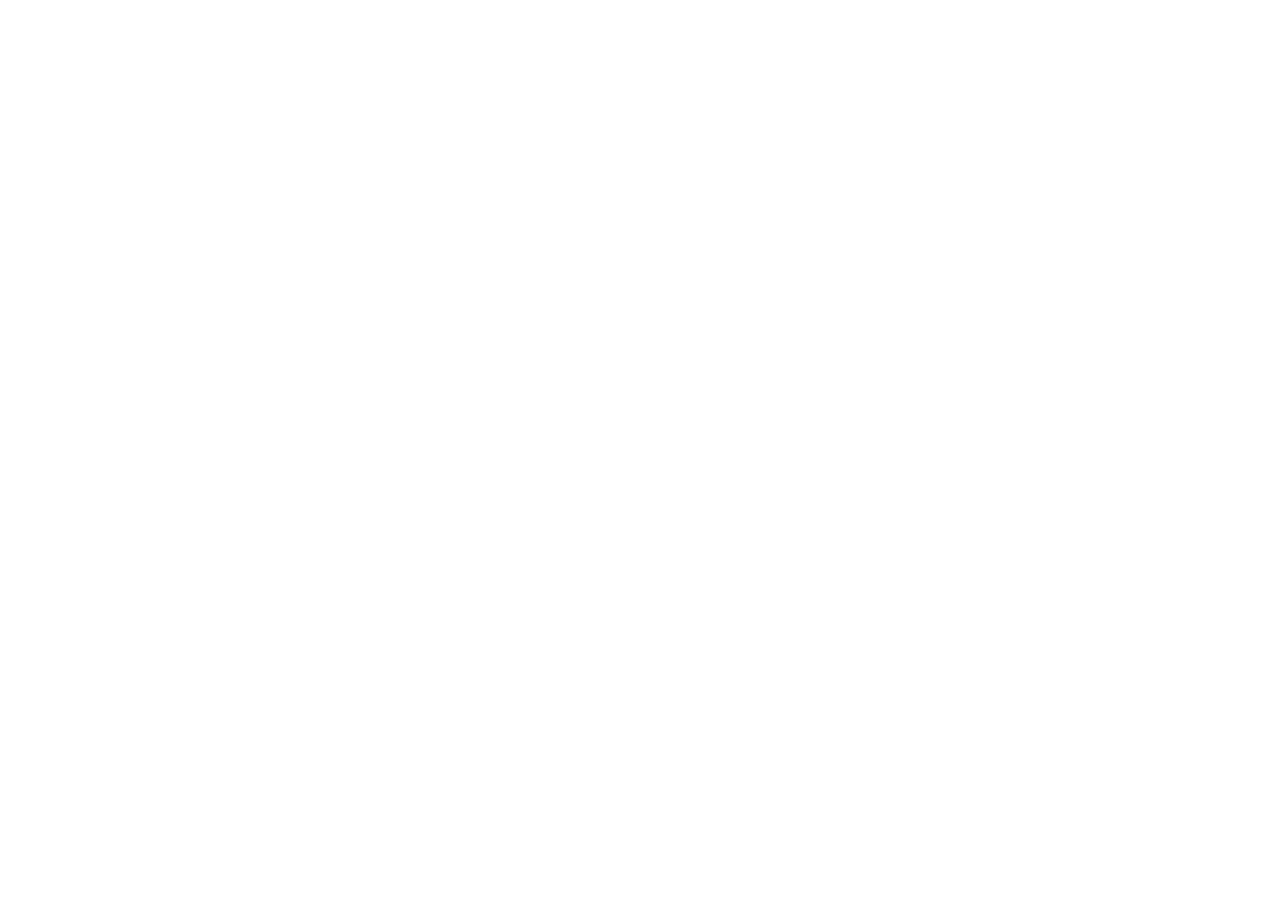
==== index.html @ b9ece998 "Initial commit" ====
<!DOCTYPE html>
<html lang="ru">
  <head>
    <meta charset="UTF-8" />
    <meta http-equiv="X-UA-Compatible" content="IE=edge" />
    <meta name="viewport" content="width=device-width, initial-scale=1.0" />
    <title>Оно тебе надо — аукцион вещей, в которые никто не верил</title>
  </head>
  <body></body>
</html>
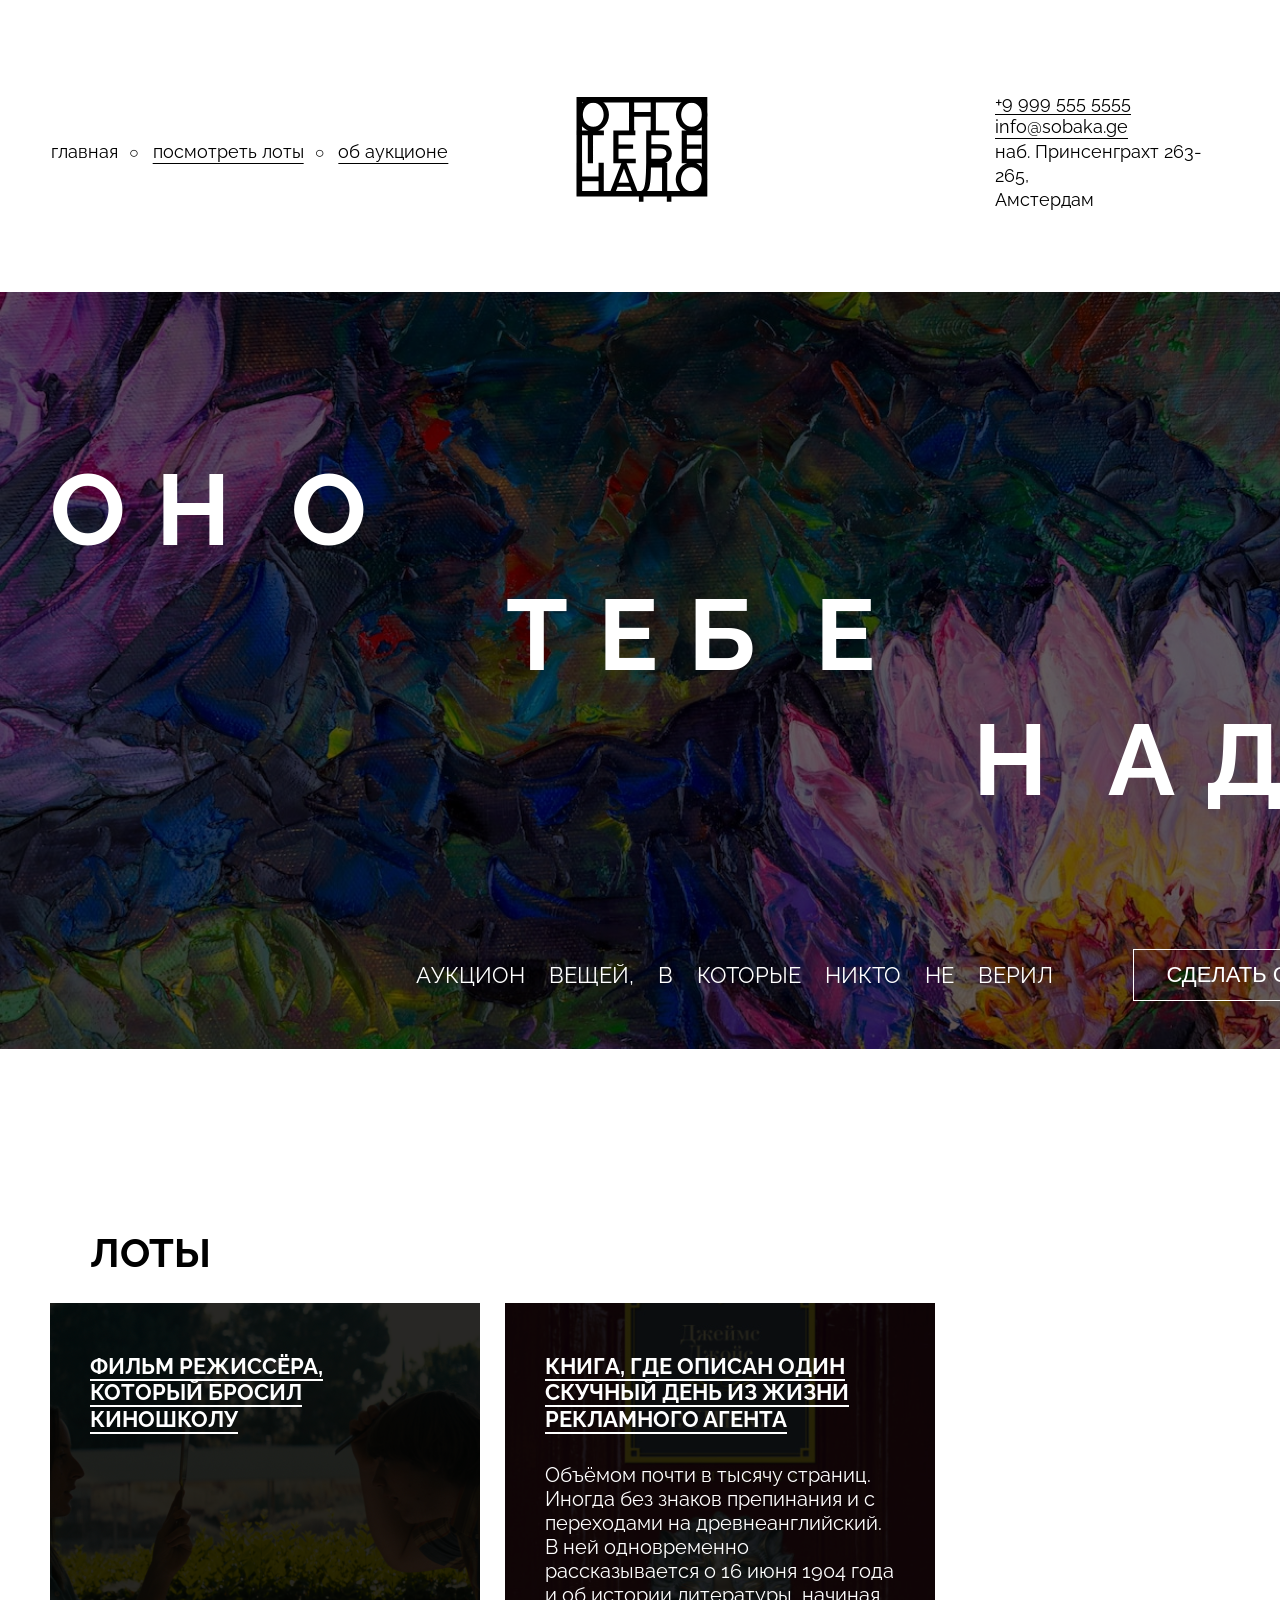
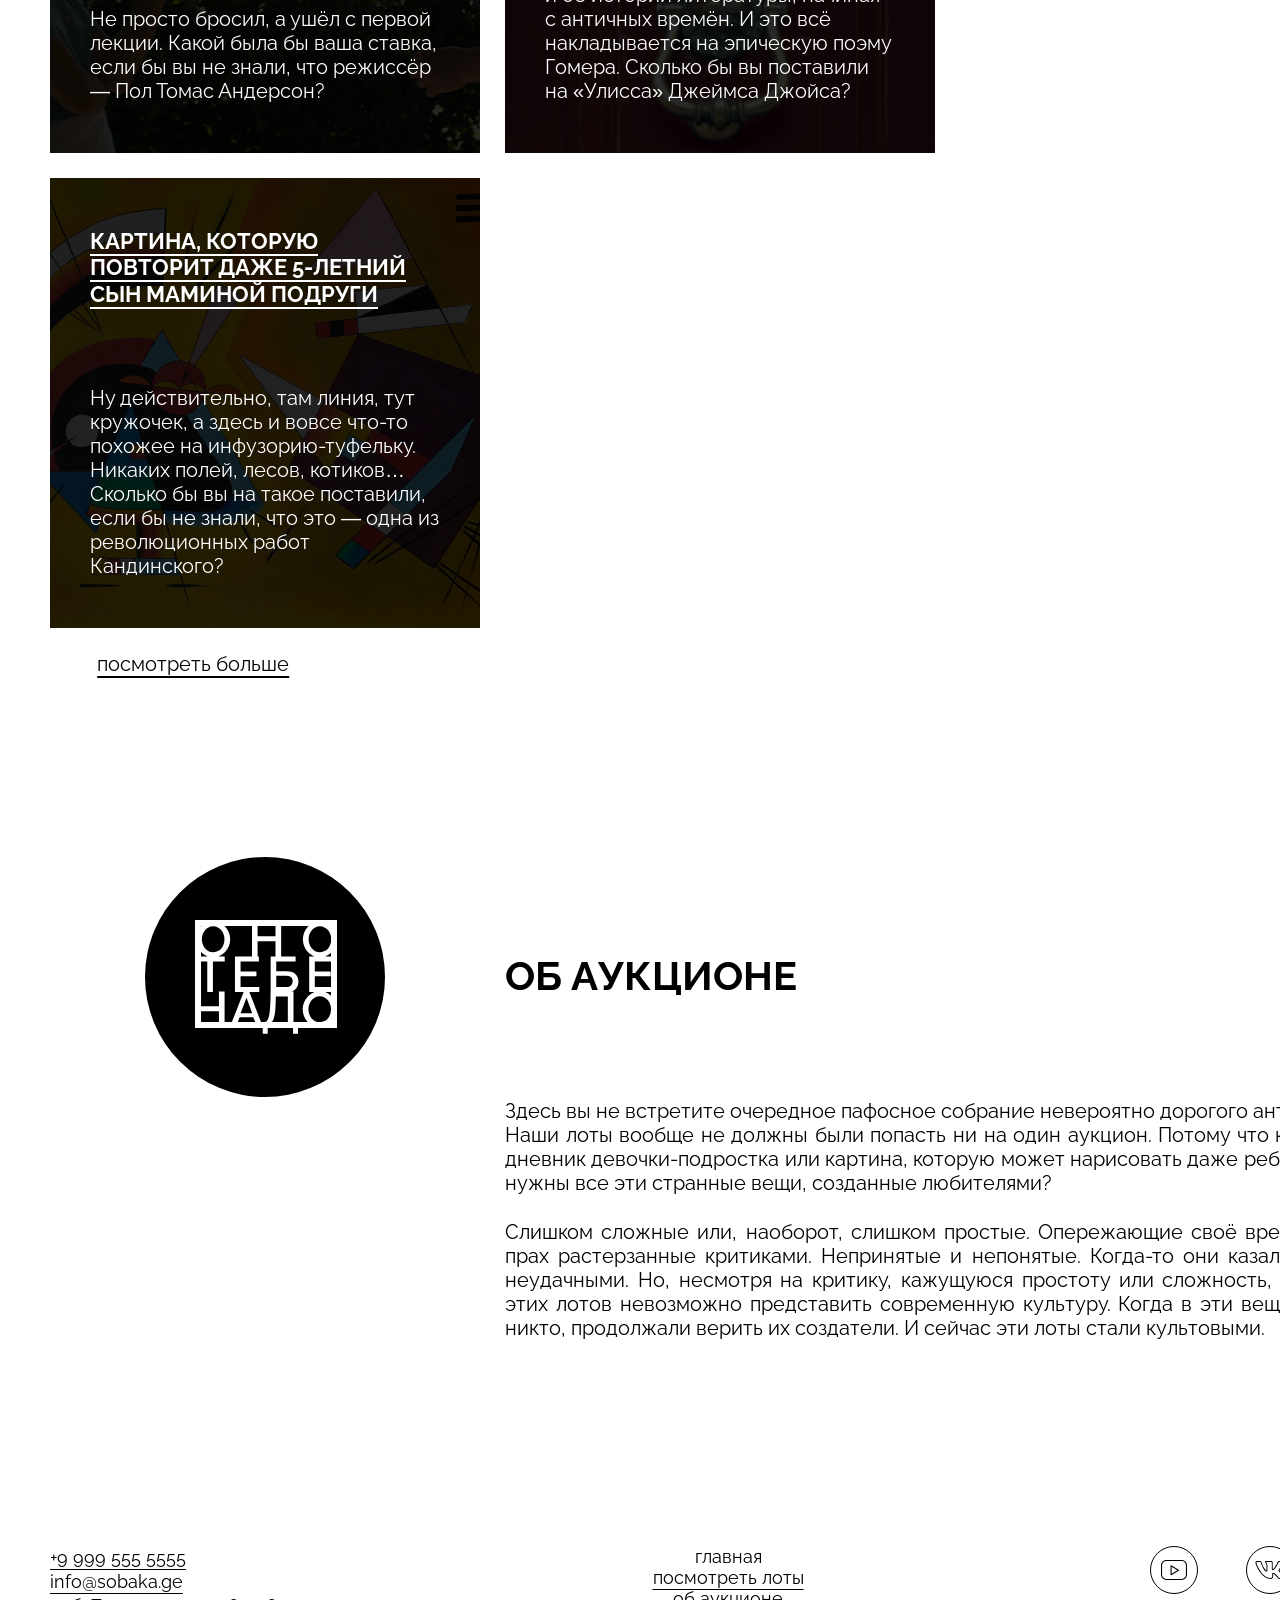
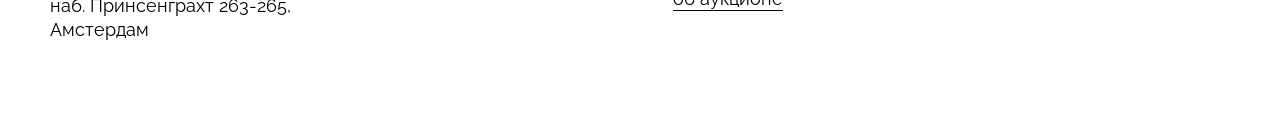
==== commit a246bcb0: "Проект готов" ====
--- a/index.html
+++ b/index.html
@@ -1,10 +1,181 @@
 <!DOCTYPE html>
 <html lang="ru">
-  <head>
-    <meta charset="UTF-8" />
-    <meta http-equiv="X-UA-Compatible" content="IE=edge" />
-    <meta name="viewport" content="width=device-width, initial-scale=1.0" />
-    <title>Оно тебе надо — аукцион вещей, в которые никто не верил</title>
-  </head>
-  <body></body>
-</html>
+
+<head>
+  <meta charset="UTF-8" />
+  <meta http-equiv="X-UA-Compatible" content="IE=edge" />
+  <meta name="viewport" content="width=device-width, initial-scale=1.0" />
+  <title>Оно тебе надо — аукцион вещей, в которые никто не верил</title>
+  <link rel="stylesheet" href="./styles/style.css" />
+  <link rel="stylesheet" href="./fonts/fonts.css" />
+  <link rel="stylesheet" href="./styles/global.css" />
+</head>
+
+<body>
+  <header class="content-section header">
+    <nav class="header__menu">
+      <ul class="header__links-list">
+        <li class="header__links-list-item_no-bullit">
+          <a class="header__menu-link">главная</a>
+        </li>
+        <li class="header__menu-list">
+          <a class="header__menu-link" href="#0">посмотреть лоты</a>
+        </li>
+        <li class="header__menu-list">
+          <a class="header__menu-link" href="#0">об аукционе</a>
+        </li>
+      </ul>
+    </nav>
+    <a class="header__logo">
+      <img class="header__logo-image" src="./images/logo-black.svg" alt="Лого(черное)" />
+    </a>
+    <address class="address">
+      <a href="tel:++99995555555">+9 999 555 5555</a>
+      <br />
+      <a href="mailto:info@sobaka.ge">info@sobaka.ge</a>
+      <p>
+        наб. Принсенграхт 263-265,<br />
+        Амстердам
+      </p>
+    </address>
+  </header>
+  <section class="cover">
+    <div class="overlay"></div>
+    <div class="cover-container">
+      <h1 class="cover-title">
+        <span class="aligned-text">
+          <span class="letter-spacing-extended">он</span>
+          <span class="no-letter-spacing">о</span>
+        </span>
+
+        <span class="aligned-text-center">
+          <span class="letter-spacing-extended">теб</span>
+          <span class="no-letter-spacing">е</span>
+        </span>
+
+        <span class="aligned-text-right">
+          <span class="letter-spacing-extended">н</span>
+          <span class="no-letter-spacing">адо</span>
+        </span>
+      </h1>
+    </div>
+    <div class="cover-description">
+      <p class="cover_description-text">аукцион вещей, в которые никто не верил</p>
+      <button class="bet-button">сделать ставку</button>
+    </div>
+  </section>
+  <section class="lots" id="lots">
+    <h2 class="lots__heading">Лоты</h2>
+    <ul class="lots__card-list">
+      <li class="lots__card-list-item">
+        <article class="card-link">
+          <a class="card card_type_film" href="#0">
+            <h3 class="card__title">
+              Фильм режиссёра, который бросил киношколу
+            </h3>
+            <p class="card__text">
+              Не просто бросил, а ушёл с первой лекции. Какой была бы ваша ставка, если бы вы не знали, что режиссёр — Пол Томас Андерсон?
+            </p>
+            <div class="overlay"></div>
+          </a>
+        </article>
+      </li>
+      <li class="lots__card-list-item">
+        <article class="card-link">
+          <a class="card card_type_book" href="#0">
+            <h3 class="card__title">
+              Книга, где описан один скучный день из жизни рекламного агента
+            </h3>
+            <p class="card__text">
+              Объёмом почти в тысячу страниц. Иногда без знаков препинания и с переходами на древнеанглийский. В ней одновременно рассказывается о 16 июня 1904 года и об истории литературы, начиная с античных
+              времён. И это всё накладывается на эпическую поэму Гомера. Сколько бы вы поставили на «Улисса» Джеймса Джойса?
+            </p>
+            <div class="overlay"></div>
+          </a>
+        </article>
+      </li>
+      <li class="lots__card-list-item">
+        <article class="card-link">
+          <a class="card card_type_picture" href="#0">
+            <h3 class="card__title">
+              Картина, которую повторит даже 5-летний сын маминой подруги
+            </h3>
+            <p class="card__text">
+              Ну действительно, там линия, тут кружочек, а здесь и вовсе что-то похожее на инфузорию-туфельку. Никаких полей, лесов, котиков… Сколько бы вы на такое поставили, если бы не знали, что это — одна из
+              революционных работ Кандинского?
+            </p>
+            <div class="overlay"></div>
+          </a>
+        </article>
+      </li>
+    </ul>
+    <a href="#0" class="lots__look-more-link">
+      посмотреть больше
+    </a>
+  </section>
+  <section class="about" id="about">
+    <a class="about-logo">
+      <img class="about-logo-image" src="images/logo-white.svg" alt="Лого(черное)">
+    </a>
+    <div class="about-column">
+      <h2 class="about-title">Об аукционе</h2>
+      <div>
+        <p class="about-text">
+          Здесь вы не встретите очередное пафосное собрание невероятно дорогого антиквариата. Наши лоты вообще не должны были попасть ни на один аукцион. Потому что кому нужен дневник девочки-подростка или картина,
+          которую может нарисовать даже ребёнок? Кому нужны все эти странные вещи, созданные любителями?
+        </p>
+        <p class="about-text">
+          Слишком сложные или, наоборот, слишком простые. Опережающие своё время. В пух и прах растерзанные критиками. Непринятые и непонятые. Когда-то они казались просто неудачными. Но, несмотря на критику, кажущуюся
+          простоту или сложность, сейчас без этих лотов невозможно представить современную культуру. Когда в эти вещи не верил никто, продолжали верить их создатели. И сейчас эти лоты стали культовыми.
+        </p>
+      </div>
+    </div>
+  </section>
+  <footer class="footer">
+    <address class="footer-address">
+      <a href="tel:++99995555555">+9 999 555 5555</a>
+      <br />
+      <a href="mailto:info@sobaka.ge">info@sobaka.ge</a>
+      <p>
+        наб. Принсенграхт 263-265,<br />
+        Амстердам
+      </p>
+    </address>
+    <nav class="footer-menu">
+      <ul class="footer-menu-list">
+        <li class="footer-menu-list-item">
+          <a class="footer-menu-link footer-menu-link_active" href="#0">
+            главная
+          </a>
+        </li>
+        <li class="footer-menu-list-item">
+          <a class="footer-menu-link" href="#lots">посмотреть лоты</a>
+        </li>
+        <li class="footer-menu-list-item">
+          <a class="footer-menu-link" href="#about">об аукционе</a>
+        </li>
+      </ul>
+    </nav>
+    <div class="footer-social-list">
+      <ul class="footer-social-list">
+        <li class="footer-social-item">
+          <a href="#0">
+            <img alt="YouTube" src="images/yt.svg">
+          </a>
+        </li>
+        <li class="footer-social-item">
+          <a href="#0">
+            <img alt="VK" src="images/vk.svg">
+          </a>
+        </li>
+        <li class="footer-social-item">
+          <a href="#0">
+            <img alt="Pinterest" src="images/pinterest.svg">
+          </a>
+        </li>
+      </ul>
+    </div>
+  </footer>
+</body>
+
+</html>
--- a/styles/style.css
+++ b/styles/style.css
@@ -0,0 +1,386 @@
+
+
+.content-section {
+  width: 100%;
+  height: 100%;
+  max-width: 1440px;
+  max-height: 109px;
+  padding: 91px 49px 92px 51px;
+}
+
+.header {
+  display: grid;
+  grid-template-columns: repeat(5, 1fr);
+}
+
+.header__menu {
+  grid-column-start: 1;
+  grid-column-end: 3;
+  place-self: center start;
+}
+
+.header__links-list {
+  display: flex;
+  flex-direction: row;
+  gap: 1px;
+  list-style: none;
+}
+
+.header__menu-link {
+  font-size: 18px;
+  line-height: normal;
+  text-underline-offset: 5px;
+}
+
+.header__menu-list::before {
+  content: "○";
+  padding-right: 10px;
+  padding-left: 10px;
+}
+
+.header__logo {
+  display: block;
+  grid-column-start: 3;
+  grid-column-end: 4;
+  place-self: center center;
+}
+
+.header__logo-image {
+  width: 148px;
+  height: 105px;
+}
+
+.address {
+  grid-column-start: 5;
+  grid-column-end: 6;
+  place-self: center end;
+  font-style: normal;
+  font-size: 18px;
+  line-height: 24.3px;
+  text-underline-offset: 5px;
+}
+
+.cover {
+  background-image: url(../images/cover.jpg);
+  background-size: cover;
+  background-repeat: no-repeat;
+  background-position: center;
+  position: relative;
+  z-index: 0;
+  width: 1440px;
+  height: 757px;
+}
+
+.overlay {
+  width: 100%;
+  height: 100%;
+  position: absolute;
+  z-index: -1;
+  inset: 0;
+  background-color: rgb(0, 0, 0, 1);
+  opacity: 60%;
+}
+
+.cover-title {
+  display: flex;
+  flex-direction: column;
+  margin-top: 109px;
+  padding: 165px 50px 237px 50px;
+  z-index: 2;
+  font-weight: bold;
+  color: #fff;
+  font-size: 100px;
+  font-weight: 700;
+  line-height: 105%; /* 115px */
+  letter-spacing: 30px;
+  text-transform: uppercase;
+  row-gap: 20px;
+}
+
+.aligned-text {
+  display: flex;
+  justify-content: flex-start;
+}
+
+.letter-spacing-start {
+  position: relative;
+  left: 30px;
+}
+
+.aligned-text-center {
+  display: flex;
+  justify-content: center;
+}
+
+.letter-spacing-center {
+  letter-spacing: 30px;
+}
+
+.aligned-text-right {
+  display: flex;
+  justify-content: end;
+}
+
+.aligned-text .no-letter-spacing {
+  position: relative;
+  left: 30px;
+}
+
+.aligned-text-center .letter-spacing-extended {
+  position: relative;
+  right: 30px;
+}
+
+.aligned-text-right .no-letter-spacing {
+  position: relative;
+  left: 30px;
+}
+
+.cover-description {
+  display: flex;
+  justify-content: flex-end;
+  align-items: center;
+  margin: -100px 50px 50px 0;
+}
+
+.cover_description-text {
+  display: flex;
+  justify-content: center;
+  align-items: center;
+  color: #fff;
+  gap: 70px;
+  padding-right: 25px;
+  font-weight: 400;
+  font-size: 22px;
+  line-height: 28px;
+  text-align: center;
+  text-transform: uppercase;
+  word-spacing: 18px;
+}
+
+.bet-button {
+  width: auto;
+  height: 52px;
+  margin-left: 55px;
+  border: 1px solid #fff;
+  padding: 12px 32px;
+  color: #fff;
+  font-weight: 400;
+  font-size: 22px;
+  text-transform: uppercase;
+  background: none;
+}
+
+.lots {
+  position: relative;
+  margin: 180px 50px;
+}
+
+.lots__heading {
+  display: flex;
+  margin-bottom: 27px;
+  margin-left: 40px;
+  font-weight: 700;
+  font-size: 40px;
+  text-transform: uppercase;
+}
+
+.lots__card-list {
+  display: flex;
+  flex-wrap: wrap;
+  gap: 25px;
+  list-style: none;
+}
+
+.card {
+  position: relative;
+  z-index: 2;
+  display: flex;
+  flex-direction: column;
+  justify-content: space-between;
+  align-items: flex-end;
+  column-gap: 25px;
+  width: 430px;
+  min-height: 450px;
+  padding: 50px 40px;
+  color: #fff;
+  text-decoration: none;
+  list-style: none;
+  background-repeat: no-repeat;
+  background-position: center;
+  background-size: 100%;
+}
+
+.card::before {
+  content: "";
+  position: absolute;
+  top: 0;
+  left: 0;
+  z-index: 0;
+  width: 100%;
+  height: 100%;
+  opacity: 1;
+  background-color: rgba(0, 0, 0, 0.6);
+}
+
+.card__title {
+  z-index: 1;
+  font-weight: 700;
+  font-size: 22px;
+  line-height: 120%;
+  text-align: left;
+  text-decoration: underline;
+  text-underline-offset: 5px;
+  text-transform: uppercase;
+}
+
+.card__text {
+  z-index: 1;
+  margin-top: auto;
+  font-weight: 400;
+  font-size: 20px;
+  line-height: 120%;
+  text-align: left;
+  word-wrap: break-word;
+}
+
+.card-link {
+  display: block;
+  height: 100%;
+}
+
+.card_type_film {
+  background-image: url(../images/card-lot-01.jpg);
+}
+
+.card_type_book {
+  background-image: url(../images/card-lot-02.jpg);
+}
+
+.card_type_picture {
+  background-image: url(../images/card-lot-03.jpg);
+}
+
+.lots__look-more-link {
+  display: inline-flex;
+  margin: 2% 0 0 4%;
+  border-bottom: 0px solid #000;
+  font-family: Raleway, sans-serif;
+  font-weight: 400;
+  font-size: 20px;
+  text-underline-offset: 5px;
+  text-transform: lowercase;
+}
+
+.about {
+  position: relative;
+  margin: 181px 50px;
+  display: grid;
+  grid-template-columns: repeat(3, 1fr);
+}
+
+.about-logo {
+  display: flex;
+  grid-row: 1 / 3;
+  justify-content: center;
+  align-items: center;
+  width: 240px;
+  height: 240px;
+  margin: 0 120px 248px 95px;
+  border-radius: 120px;
+  background-color: #000;
+}
+
+.about-logo-image {
+  width: 148px;
+  height: 114px;
+}
+
+.about-column {
+  display: flex;
+  flex-direction: column;
+  justify-content: center;
+  align-items: flex-start;
+  gap: 100px;
+}
+
+.about-title {
+  display: flex;
+  grid-row: 2 / 3;
+  font-weight: 700;
+  font-size: 40px;
+  text-transform: uppercase;
+  margin-top: 95px;
+}
+
+.about-text {
+  width: 885px;
+  margin-bottom: 25px;
+  font-weight: 400;
+  font-size: 20px;
+  text-align: justify;
+  line-height: normal;
+}
+
+
+
+.footer {
+  display: flex;
+  justify-content: space-between;
+  align-items: flex-start;
+  width: 1340px;
+  margin: 180px 50px 90px 50px;
+} 
+
+.footer-menu {
+  display: flex;
+  align-items: center; 
+  padding: 0 0 10px 55px;
+  font-weight: 400;
+  font-size: 18px;
+  text-align: center;
+  text-decoration-thickness: 1px;
+  text-underline-offset: 5px;
+  white-space: nowrap;
+}
+
+.footer-address {
+  place-self: center end;
+  font-style: normal;
+  font-size: 18px;
+  line-height: 24.3px;
+  text-underline-offset: 5px;
+}
+
+.footer-menu-list {
+  display: flex;
+  flex-direction: column;
+  list-style: none;
+}
+
+.footer-menu-link_active {
+  text-decoration: none;
+}
+
+.footer-menu-list-item {
+  padding-right: 40px;
+}
+
+.footer-menu-link { 
+  color: #000; 
+  text-underline-offset: 5px; 
+}
+
+.footer-social-icon { 
+  max-width: 50%;
+}
+
+.footer-social-list {
+  display: flex;
+  gap: 48px;
+  width: 240px;
+  min-height: 48px;
+  margin: 0 0 10px 0;
+  list-style: none;
+} 
+
--- a/fonts/fonts.css
+++ b/fonts/fonts.css
@@ -0,0 +1,17 @@
+@font-face {
+  font-family: Raleway;
+  src:
+    url(./Raleway-Regular.woff2) format('woff2'),
+    url(./Raleway-Regular.woff) format('woff');
+  font-weight: normal;
+  font-display: swap;
+}
+
+@font-face {
+  font-family: Raleway;
+  src:
+    url(./Raleway-Bold.woff2) format('woff2'),
+    url(./Raleway-Bold.woff) format('woff');
+  font-weight: bold;
+  font-display: swap;
+}
--- a/styles/global.css
+++ b/styles/global.css
@@ -0,0 +1,34 @@
+*,
+*::before,
+*::after {
+  box-sizing: border-box;
+}
+
+body {
+  min-width: 1100px;
+  margin: 0;
+  font-family: Raleway, sans-serif;
+}
+
+h1,
+h2,
+h3,
+h4,
+h5,
+h6,
+p,
+ul,
+ol,
+li,
+blockquote {
+  margin: 0;
+  padding: 0;
+}
+
+a {
+  color: inherit;
+}
+
+img {
+  width: 100%;
+}
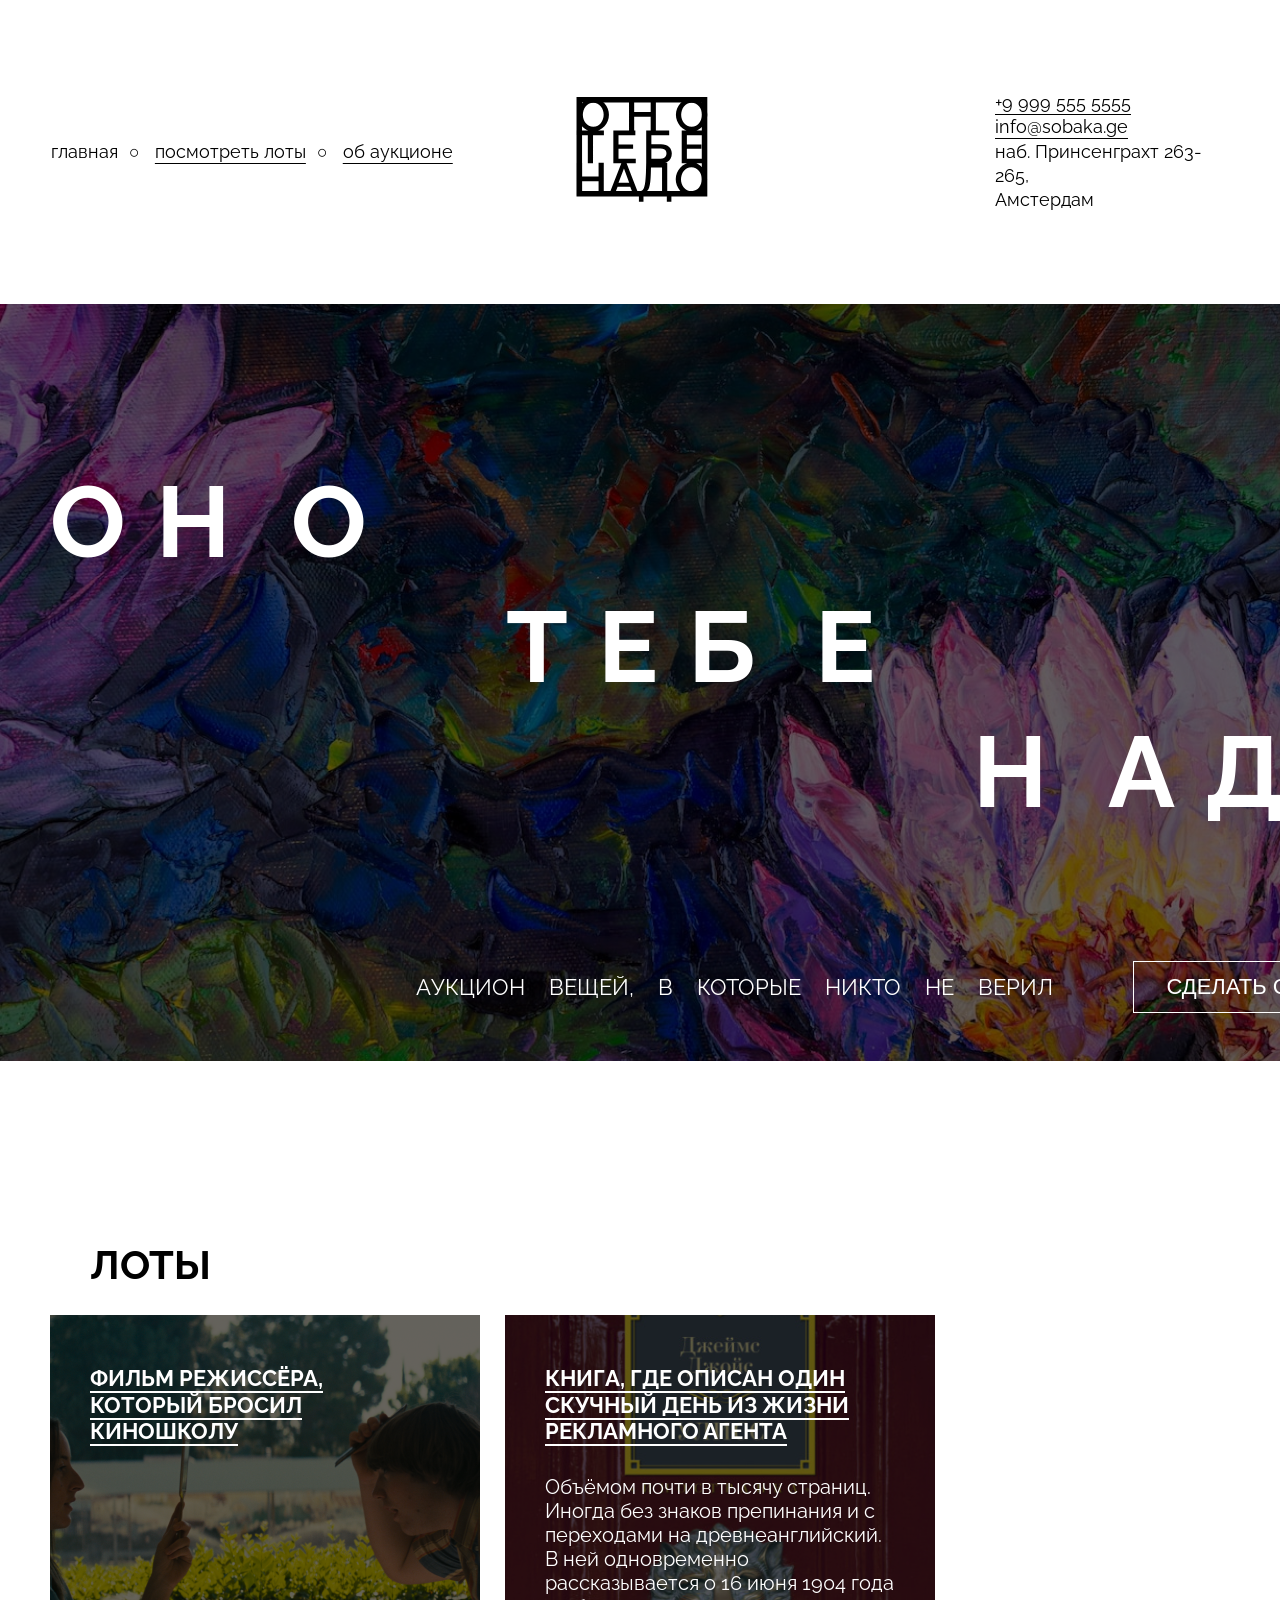
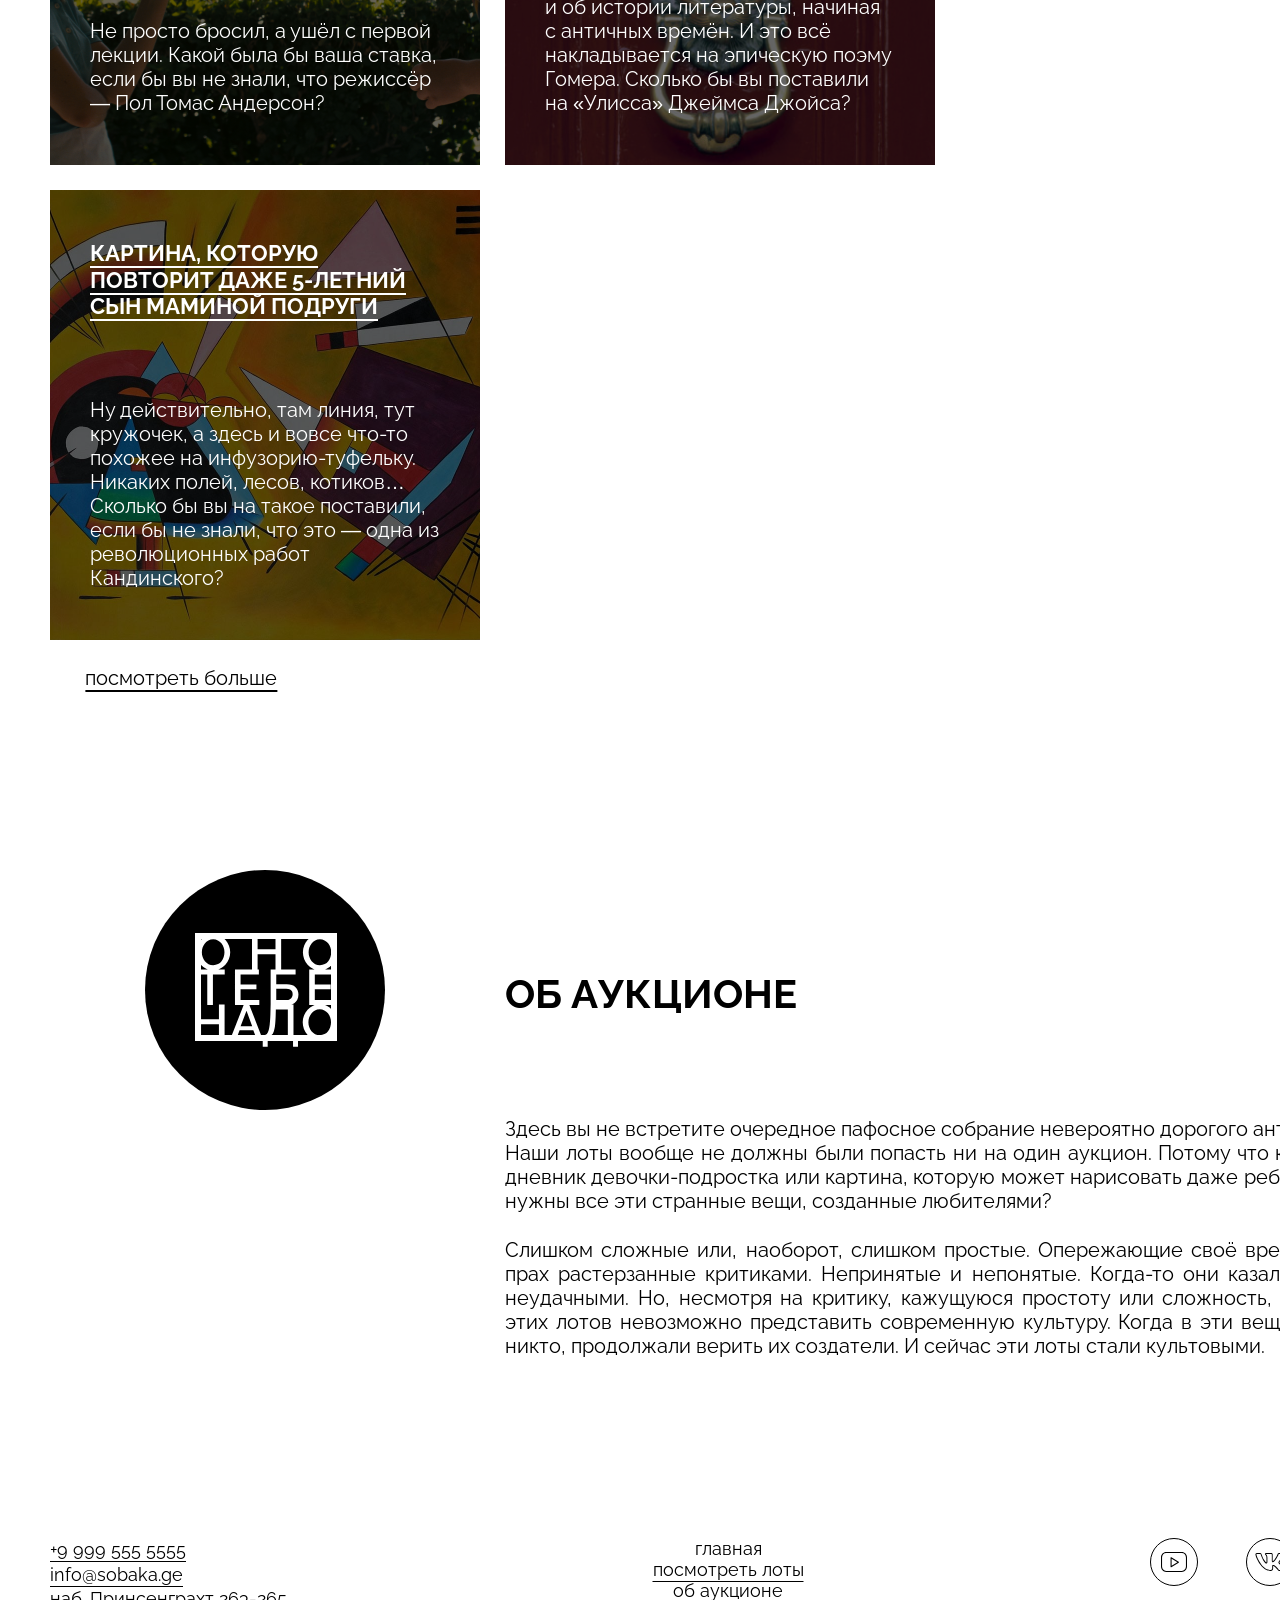
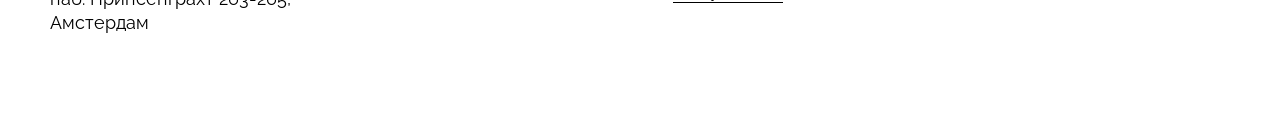
==== commit 03809d42: "Второе исправление" ====
--- a/index.html
+++ b/index.html
@@ -6,23 +6,24 @@
   <meta http-equiv="X-UA-Compatible" content="IE=edge" />
   <meta name="viewport" content="width=device-width, initial-scale=1.0" />
   <title>Оно тебе надо — аукцион вещей, в которые никто не верил</title>
-  <link rel="stylesheet" href="./styles/style.css" />
   <link rel="stylesheet" href="./fonts/fonts.css" />
   <link rel="stylesheet" href="./styles/global.css" />
+  <link rel="stylesheet" href="./styles/style.css" />
 </head>
 
 <body>
+  <div class="container">
   <header class="content-section header">
     <nav class="header__menu">
       <ul class="header__links-list">
-        <li class="header__links-list-item_no-bullit">
-          <a class="header__menu-link">главная</a>
+        <li class="header__links-list">
+          <a class="header__menu-no-link" href="#0">главная</a>
         </li>
         <li class="header__menu-list">
-          <a class="header__menu-link" href="#0">посмотреть лоты</a>
+          <a class="header__menu-link" href="#lots">посмотреть лоты</a>
         </li>
         <li class="header__menu-list">
-          <a class="header__menu-link" href="#0">об аукционе</a>
+          <a class="header__menu-link" href="#about">об аукционе</a>
         </li>
       </ul>
     </nav>
@@ -39,9 +40,9 @@
       </p>
     </address>
   </header>
+  <main class="main">
   <section class="cover">
     <div class="overlay"></div>
-    <div class="cover-container">
       <h1 class="cover-title">
         <span class="aligned-text">
           <span class="letter-spacing-extended">он</span>
@@ -49,16 +50,15 @@
         </span>
 
         <span class="aligned-text-center">
-          <span class="letter-spacing-extended">теб</span>
-          <span class="no-letter-spacing">е</span>
+          <span class="letter-spacing-extended-center">теб</span>
+          <span class="no-letter-spacing-center">е</span>
         </span>
 
         <span class="aligned-text-right">
-          <span class="letter-spacing-extended">н</span>
-          <span class="no-letter-spacing">адо</span>
+          <span class="letter-spacing-extended-right">н</span>
+          <span class="no-letter-spacing-right">адо</span>
         </span>
       </h1>
-    </div>
     <div class="cover-description">
       <p class="cover_description-text">аукцион вещей, в которые никто не верил</p>
       <button class="bet-button">сделать ставку</button>
@@ -114,9 +114,9 @@
     </a>
   </section>
   <section class="about" id="about">
-    <a class="about-logo">
+    <div class="about-logo">
       <img class="about-logo-image" src="images/logo-white.svg" alt="Лого(черное)">
-    </a>
+    </div>
     <div class="about-column">
       <h2 class="about-title">Об аукционе</h2>
       <div>
@@ -131,6 +131,7 @@
       </div>
     </div>
   </section>
+  </main>
   <footer class="footer">
     <address class="footer-address">
       <a href="tel:++99995555555">+9 999 555 5555</a>
@@ -156,7 +157,6 @@
         </li>
       </ul>
     </nav>
-    <div class="footer-social-list">
       <ul class="footer-social-list">
         <li class="footer-social-item">
           <a href="#0">
@@ -174,8 +174,8 @@
           </a>
         </li>
       </ul>
-    </div>
   </footer>
+  </div>
 </body>
 
 </html>
--- a/styles/style.css
+++ b/styles/style.css
@@ -1,10 +1,12 @@
-
+.container {
+  max-width: 1440px;
+  margin: auto;
+}
 
 .content-section {
   width: 100%;
   height: 100%;
   max-width: 1440px;
-  max-height: 109px;
   padding: 91px 49px 92px 51px;
 }
 
@@ -24,12 +26,13 @@
   flex-direction: row;
   gap: 1px;
   list-style: none;
-}
-
-.header__menu-link {
   font-size: 18px;
   line-height: normal;
   text-underline-offset: 5px;
+}
+
+.header__menu-no-link {
+  text-decoration: none;
 }
 
 .header__menu-list::before {
@@ -68,7 +71,7 @@
   position: relative;
   z-index: 0;
   width: 1440px;
-  height: 757px;
+  min-height: 757px;
 }
 
 .overlay {
@@ -84,7 +87,6 @@
 .cover-title {
   display: flex;
   flex-direction: column;
-  margin-top: 109px;
   padding: 165px 50px 237px 50px;
   z-index: 2;
   font-weight: bold;
@@ -121,17 +123,17 @@
   justify-content: end;
 }
 
-.aligned-text .no-letter-spacing {
+.no-letter-spacing {
   position: relative;
   left: 30px;
 }
 
-.aligned-text-center .letter-spacing-extended {
+.letter-spacing-extended-center {
   position: relative;
   right: 30px;
 }
 
-.aligned-text-right .no-letter-spacing {
+.no-letter-spacing-right {
   position: relative;
   left: 30px;
 }
@@ -160,7 +162,6 @@
 
 .bet-button {
   width: auto;
-  height: 52px;
   margin-left: 55px;
   border: 1px solid #fff;
   padding: 12px 32px;
@@ -220,7 +221,7 @@
   width: 100%;
   height: 100%;
   opacity: 1;
-  background-color: rgba(0, 0, 0, 0.6);
+  background-color: rgba(0, 0, 0,);
 }
 
 .card__title {
@@ -263,7 +264,7 @@
 
 .lots__look-more-link {
   display: inline-flex;
-  margin: 2% 0 0 4%;
+  margin: 2.2% 0 0 3%;
   border-bottom: 0px solid #000;
   font-family: Raleway, sans-serif;
   font-weight: 400;
@@ -274,7 +275,7 @@
 
 .about {
   position: relative;
-  margin: 181px 50px;
+  margin: 180px 50px 90px 50px;
   display: grid;
   grid-template-columns: repeat(3, 1fr);
 }
@@ -310,7 +311,7 @@
   font-weight: 700;
   font-size: 40px;
   text-transform: uppercase;
-  margin-top: 95px;
+  margin-top: 100px;
 }
 
 .about-text {
@@ -329,7 +330,7 @@
   justify-content: space-between;
   align-items: flex-start;
   width: 1340px;
-  margin: 180px 50px 90px 50px;
+  margin: 155px 50px 90px 50px;
 } 
 
 .footer-menu {
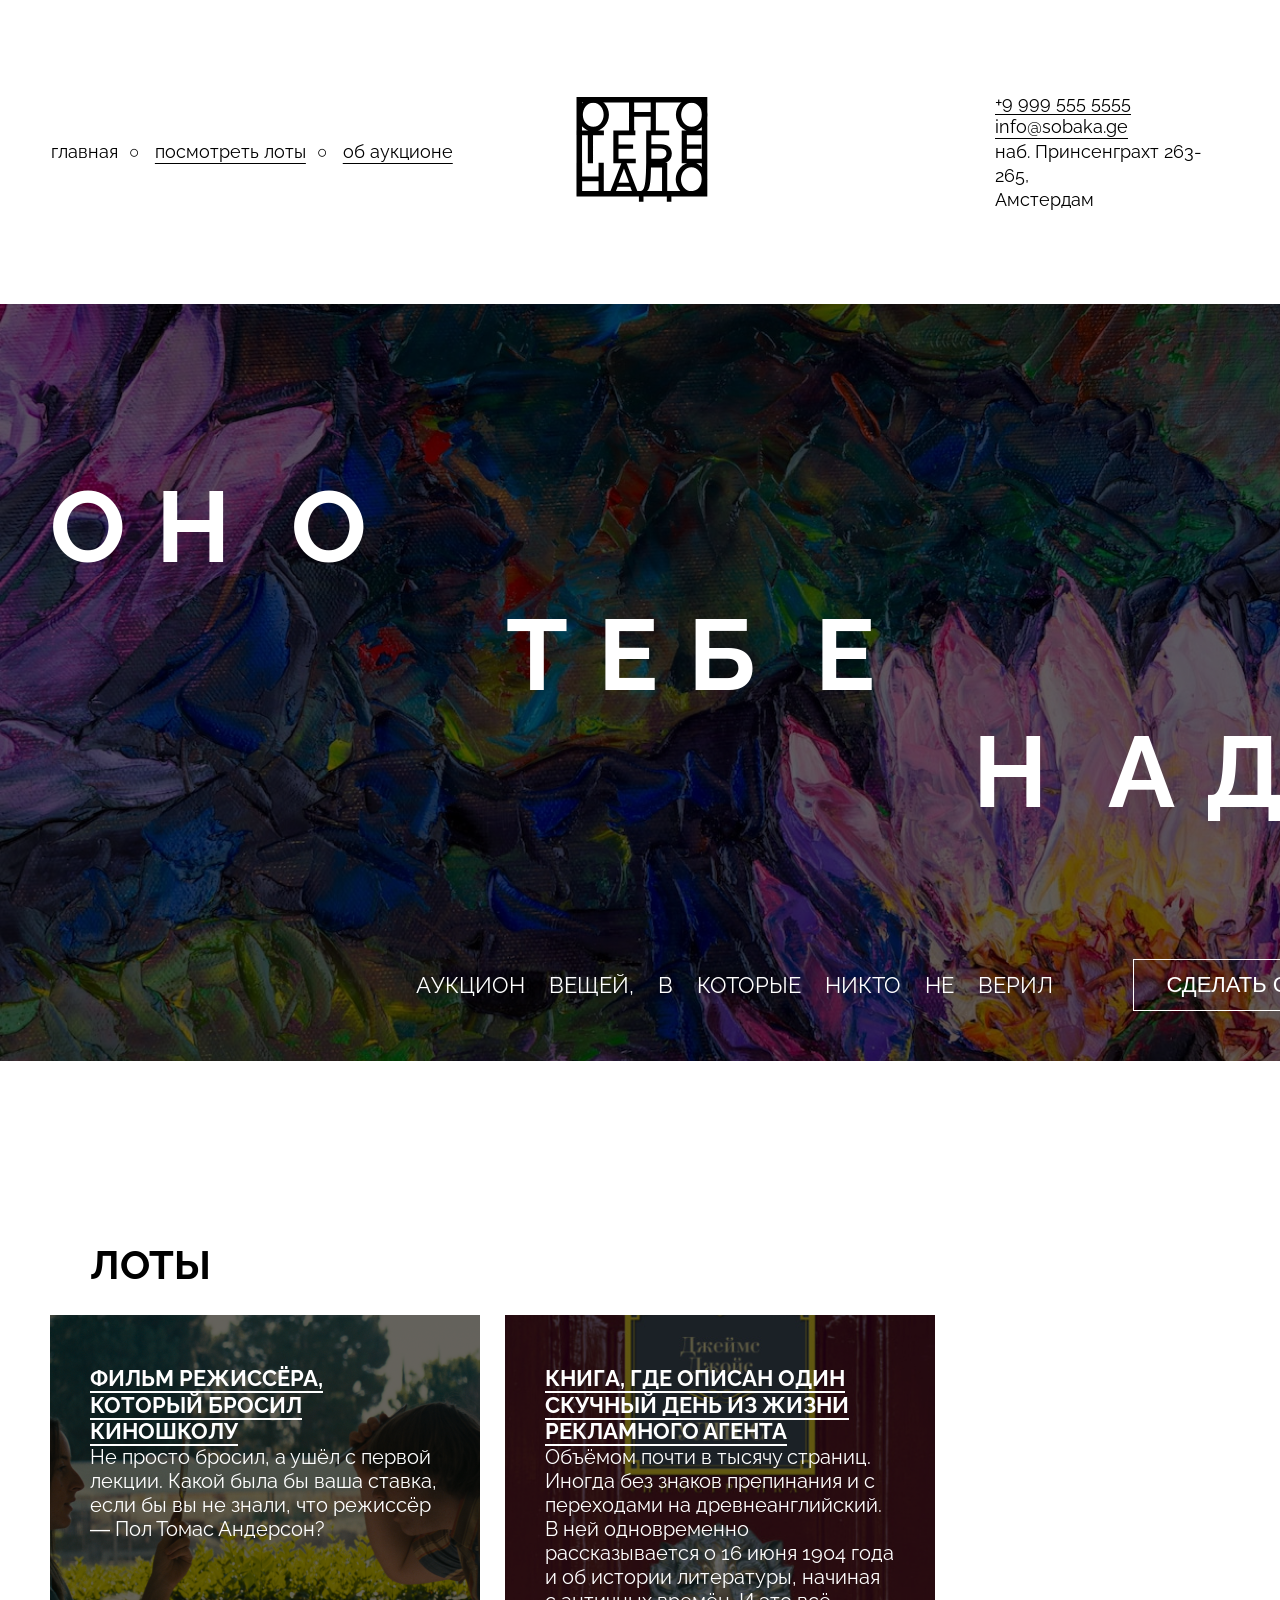
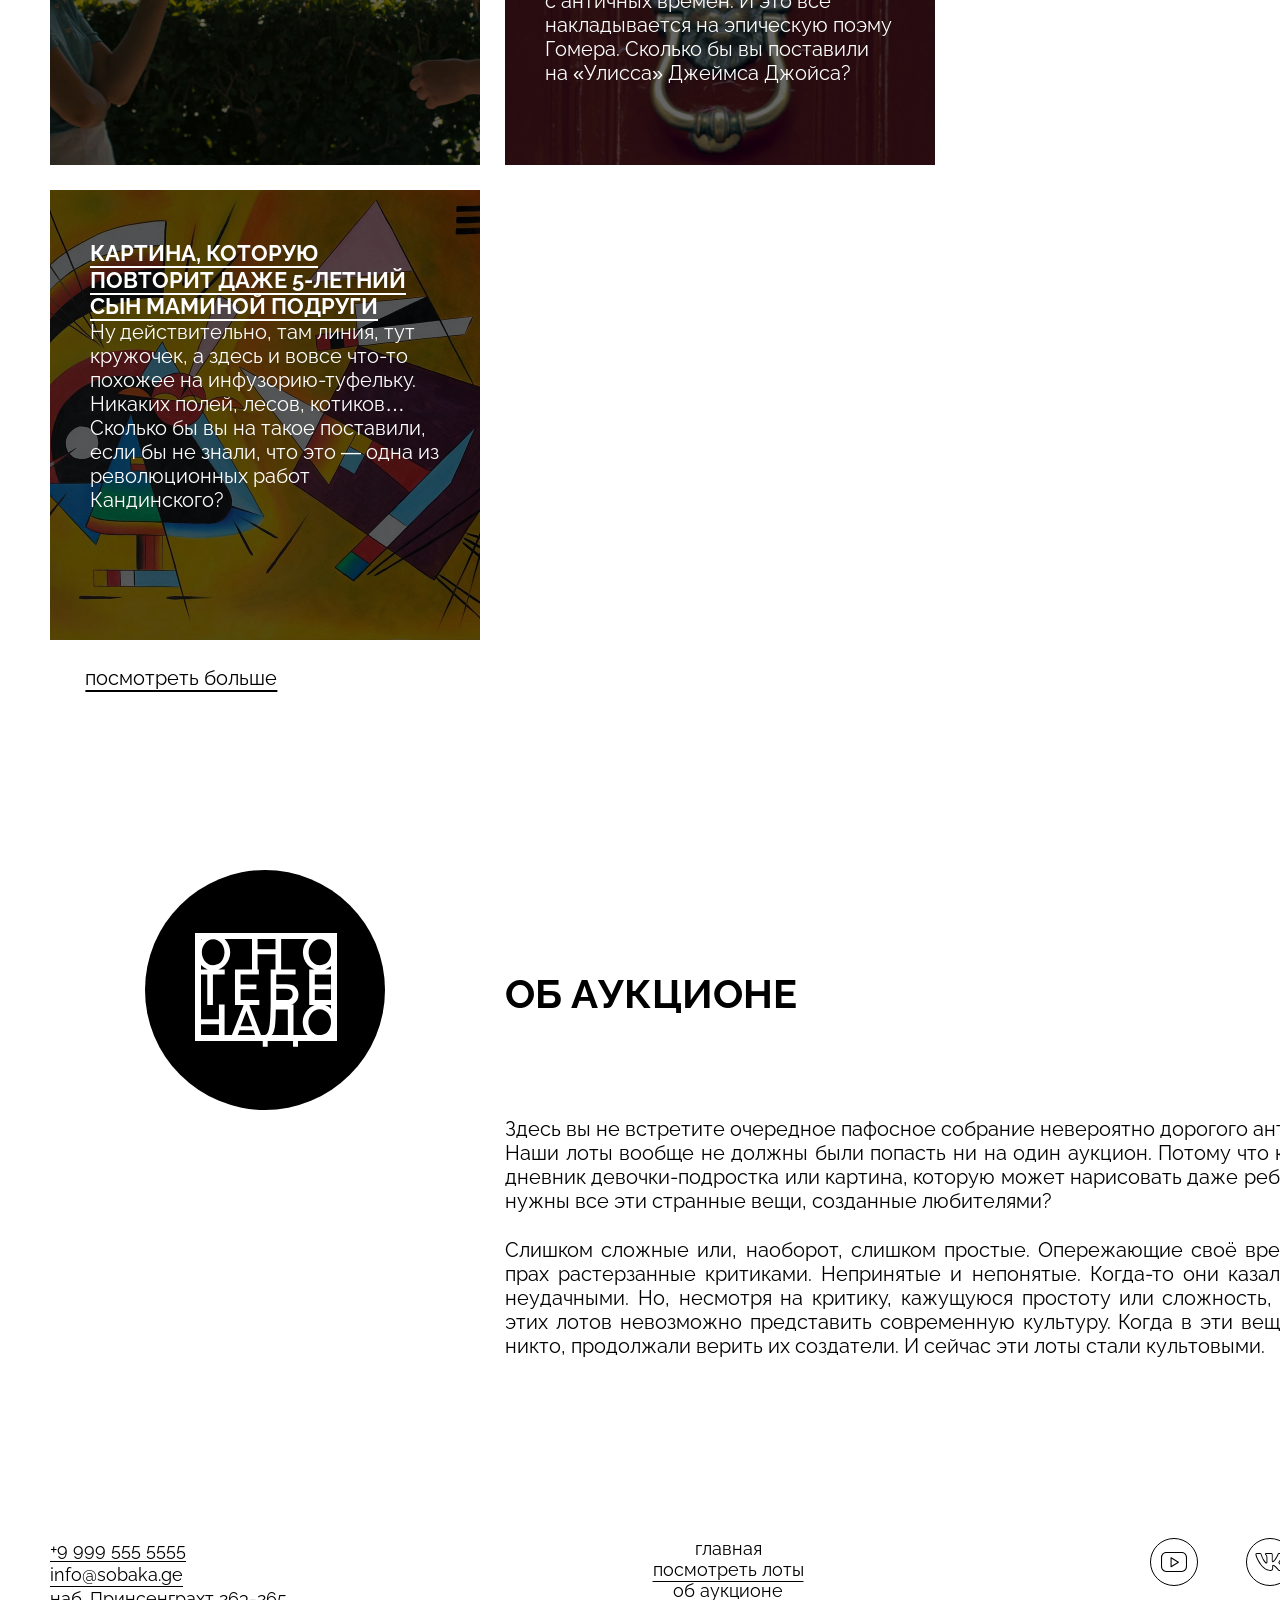
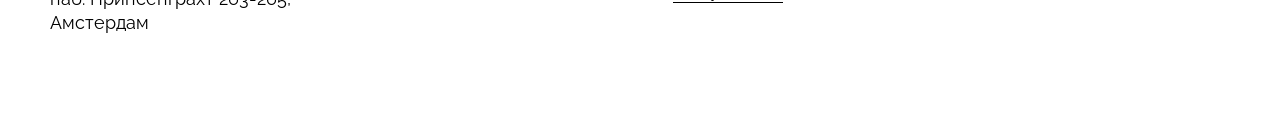
==== commit a08d8f80: "исправление 2.0" ====
--- a/index.html
+++ b/index.html
@@ -1,181 +1,204 @@
 <!DOCTYPE html>
 <html lang="ru">
+  <head>
+    <meta charset="UTF-8" />
+    <meta http-equiv="X-UA-Compatible" content="IE=edge" />
+    <meta name="viewport" content="width=device-width, initial-scale=1.0" />
+    <title>Оно тебе надо — аукцион вещей, в которые никто не верил</title>
+    <link rel="stylesheet" href="./fonts/fonts.css" />
+    <link rel="stylesheet" href="./styles/global.css" />
+    <link rel="stylesheet" href="./styles/style.css" />
+  </head>
 
-<head>
-  <meta charset="UTF-8" />
-  <meta http-equiv="X-UA-Compatible" content="IE=edge" />
-  <meta name="viewport" content="width=device-width, initial-scale=1.0" />
-  <title>Оно тебе надо — аукцион вещей, в которые никто не верил</title>
-  <link rel="stylesheet" href="./fonts/fonts.css" />
-  <link rel="stylesheet" href="./styles/global.css" />
-  <link rel="stylesheet" href="./styles/style.css" />
-</head>
+  <body>
+    <div class="container">
+      <header class="content-section header">
+        <nav class="header__menu">
+          <ul class="header__links-list">
+            <li class="header__links-list">
+              <a class="header__menu-no-link" href="#0">главная</a>
+            </li>
+            <li class="header__menu-list">
+              <a class="header__menu-link" href="#lots">посмотреть лоты</a>
+            </li>
+            <li class="header__menu-list">
+              <a class="header__menu-link" href="#about">об аукционе</a>
+            </li>
+          </ul>
+        </nav>
+        <a class="header__logo" href="#0">
+          <img
+            class="header__logo-image"
+            src="./images/logo-black.svg"
+            alt="Лого(черное)"
+          />
+        </a>
+        <address class="address">
+          <a href="tel:++99995555555">+9 999 555 5555</a>
+          <br />
+          <a href="mailto:info@sobaka.ge">info@sobaka.ge</a>
+          <p>
+            наб. Принсенграхт 263-265,<br />
+            Амстердам
+          </p>
+        </address>
+      </header>
+      <main class="main">
+        <section class="cover">
+          <div class="overlay"></div>
+          <h1 class="cover-title">
+            <span class="aligned-text">
+              <span class="letter-spacing-extended">он</span>
+              <span class="no-letter-spacing">о</span>
+            </span>
 
-<body>
-  <div class="container">
-  <header class="content-section header">
-    <nav class="header__menu">
-      <ul class="header__links-list">
-        <li class="header__links-list">
-          <a class="header__menu-no-link" href="#0">главная</a>
-        </li>
-        <li class="header__menu-list">
-          <a class="header__menu-link" href="#lots">посмотреть лоты</a>
-        </li>
-        <li class="header__menu-list">
-          <a class="header__menu-link" href="#about">об аукционе</a>
-        </li>
-      </ul>
-    </nav>
-    <a class="header__logo">
-      <img class="header__logo-image" src="./images/logo-black.svg" alt="Лого(черное)" />
-    </a>
-    <address class="address">
-      <a href="tel:++99995555555">+9 999 555 5555</a>
-      <br />
-      <a href="mailto:info@sobaka.ge">info@sobaka.ge</a>
-      <p>
-        наб. Принсенграхт 263-265,<br />
-        Амстердам
-      </p>
-    </address>
-  </header>
-  <main class="main">
-  <section class="cover">
-    <div class="overlay"></div>
-      <h1 class="cover-title">
-        <span class="aligned-text">
-          <span class="letter-spacing-extended">он</span>
-          <span class="no-letter-spacing">о</span>
-        </span>
+            <span class="aligned-text-center">
+              <span class="letter-spacing-extended-center">теб</span>
+              <span class="no-letter-spacing-center">е</span>
+            </span>
 
-        <span class="aligned-text-center">
-          <span class="letter-spacing-extended-center">теб</span>
-          <span class="no-letter-spacing-center">е</span>
-        </span>
-
-        <span class="aligned-text-right">
-          <span class="letter-spacing-extended-right">н</span>
-          <span class="no-letter-spacing-right">адо</span>
-        </span>
-      </h1>
-    <div class="cover-description">
-      <p class="cover_description-text">аукцион вещей, в которые никто не верил</p>
-      <button class="bet-button">сделать ставку</button>
+            <span class="aligned-text-right">
+              <span class="letter-spacing-extended-right">н</span>
+              <span class="no-letter-spacing-right">адо</span>
+            </span>
+          </h1>
+          <div class="cover-description">
+            <p class="cover_description-text">
+              аукцион вещей, в которые никто не верил
+            </p>
+            <button class="bet-button">сделать ставку</button>
+          </div>
+        </section>
+        <section class="lots" id="lots">
+          <h2 class="lots__heading">Лоты</h2>
+          <ul class="lots__card-list">
+            <li class="lots__card-list-item">
+              <a class="card card_type_film" href="#0">
+                <article class="card-link">
+                  <h3 class="card__title">
+                    Фильм режиссёра, который бросил киношколу
+                  </h3>
+                  <p class="card__text">
+                    Не просто бросил, а ушёл с первой лекции. Какой была бы ваша
+                    ставка, если бы вы не знали, что режиссёр — Пол Томас
+                    Андерсон?
+                  </p>
+                  <div class="overlay"></div>
+                </article>
+              </a>
+            </li>
+            <li class="lots__card-list-item">
+              <a class="card card_type_book" href="#0">
+                <article class="card-link">
+                  <h3 class="card__title">
+                    Книга, где описан один скучный день из жизни рекламного
+                    агента
+                  </h3>
+                  <p class="card__text">
+                    Объёмом почти в тысячу страниц. Иногда без знаков препинания
+                    и с переходами на древнеанглийский. В ней одновременно
+                    рассказывается о 16 июня 1904 года и об истории литературы,
+                    начиная с античных времён. И это всё накладывается на
+                    эпическую поэму Гомера. Сколько бы вы поставили на «Улисса»
+                    Джеймса Джойса?
+                  </p>
+                  <div class="overlay"></div>
+                </article>
+              </a>
+            </li>
+            <li class="lots__card-list-item">
+              <a class="card card_type_picture" href="#0">
+                <article class="card-link">
+                  <h3 class="card__title">
+                    Картина, которую повторит даже 5-летний сын маминой подруги
+                  </h3>
+                  <p class="card__text">
+                    Ну действительно, там линия, тут кружочек, а здесь и вовсе
+                    что-то похожее на инфузорию-туфельку. Никаких полей, лесов,
+                    котиков… Сколько бы вы на такое поставили, если бы не знали,
+                    что это — одна из революционных работ Кандинского?
+                  </p>
+                  <div class="overlay"></div>
+                </article>
+              </a>
+            </li>
+          </ul>
+          <a href="#0" class="lots__look-more-link"> посмотреть больше </a>
+        </section>
+        <section class="about" id="about">
+          <div class="about-logo">
+            <img
+              class="about-logo-image"
+              src="images/logo-white.svg"
+              alt="Лого(черное)"
+            />
+          </div>
+          <div class="about-column">
+            <h2 class="about-title">Об аукционе</h2>
+            <div>
+              <p class="about-text">
+                Здесь вы не встретите очередное пафосное собрание невероятно
+                дорогого антиквариата. Наши лоты вообще не должны были попасть
+                ни на один аукцион. Потому что кому нужен дневник
+                девочки-подростка или картина, которую может нарисовать даже
+                ребёнок? Кому нужны все эти странные вещи, созданные любителями?
+              </p>
+              <p class="about-text">
+                Слишком сложные или, наоборот, слишком простые. Опережающие своё
+                время. В пух и прах растерзанные критиками. Непринятые и
+                непонятые. Когда-то они казались просто неудачными. Но, несмотря
+                на критику, кажущуюся простоту или сложность, сейчас без этих
+                лотов невозможно представить современную культуру. Когда в эти
+                вещи не верил никто, продолжали верить их создатели. И сейчас
+                эти лоты стали культовыми.
+              </p>
+            </div>
+          </div>
+        </section>
+      </main>
+      <footer class="footer">
+        <address class="footer-address">
+          <a href="tel:++99995555555">+9 999 555 5555</a>
+          <br />
+          <a href="mailto:info@sobaka.ge">info@sobaka.ge</a>
+          <p>
+            наб. Принсенграхт 263-265,<br />
+            Амстердам
+          </p>
+        </address>
+        <nav class="footer-menu">
+          <ul class="footer-menu-list">
+            <li class="footer-menu-list-item">
+              <a class="footer-menu-link footer-menu-link_active" href="#0">
+                главная
+              </a>
+            </li>
+            <li class="footer-menu-list-item">
+              <a class="footer-menu-link" href="#lots">посмотреть лоты</a>
+            </li>
+            <li class="footer-menu-list-item">
+              <a class="footer-menu-link" href="#about">об аукционе</a>
+            </li>
+          </ul>
+        </nav>
+        <ul class="footer-social-list">
+          <li class="footer-social-item">
+            <a href="#0">
+              <img alt="YouTube" src="images/yt.svg" />
+            </a>
+          </li>
+          <li class="footer-social-item">
+            <a href="#0">
+              <img alt="VK" src="images/vk.svg" />
+            </a>
+          </li>
+          <li class="footer-social-item">
+            <a href="#0">
+              <img alt="Pinterest" src="images/pinterest.svg" />
+            </a>
+          </li>
+        </ul>
+      </footer>
     </div>
-  </section>
-  <section class="lots" id="lots">
-    <h2 class="lots__heading">Лоты</h2>
-    <ul class="lots__card-list">
-      <li class="lots__card-list-item">
-        <article class="card-link">
-          <a class="card card_type_film" href="#0">
-            <h3 class="card__title">
-              Фильм режиссёра, который бросил киношколу
-            </h3>
-            <p class="card__text">
-              Не просто бросил, а ушёл с первой лекции. Какой была бы ваша ставка, если бы вы не знали, что режиссёр — Пол Томас Андерсон?
-            </p>
-            <div class="overlay"></div>
-          </a>
-        </article>
-      </li>
-      <li class="lots__card-list-item">
-        <article class="card-link">
-          <a class="card card_type_book" href="#0">
-            <h3 class="card__title">
-              Книга, где описан один скучный день из жизни рекламного агента
-            </h3>
-            <p class="card__text">
-              Объёмом почти в тысячу страниц. Иногда без знаков препинания и с переходами на древнеанглийский. В ней одновременно рассказывается о 16 июня 1904 года и об истории литературы, начиная с античных
-              времён. И это всё накладывается на эпическую поэму Гомера. Сколько бы вы поставили на «Улисса» Джеймса Джойса?
-            </p>
-            <div class="overlay"></div>
-          </a>
-        </article>
-      </li>
-      <li class="lots__card-list-item">
-        <article class="card-link">
-          <a class="card card_type_picture" href="#0">
-            <h3 class="card__title">
-              Картина, которую повторит даже 5-летний сын маминой подруги
-            </h3>
-            <p class="card__text">
-              Ну действительно, там линия, тут кружочек, а здесь и вовсе что-то похожее на инфузорию-туфельку. Никаких полей, лесов, котиков… Сколько бы вы на такое поставили, если бы не знали, что это — одна из
-              революционных работ Кандинского?
-            </p>
-            <div class="overlay"></div>
-          </a>
-        </article>
-      </li>
-    </ul>
-    <a href="#0" class="lots__look-more-link">
-      посмотреть больше
-    </a>
-  </section>
-  <section class="about" id="about">
-    <div class="about-logo">
-      <img class="about-logo-image" src="images/logo-white.svg" alt="Лого(черное)">
-    </div>
-    <div class="about-column">
-      <h2 class="about-title">Об аукционе</h2>
-      <div>
-        <p class="about-text">
-          Здесь вы не встретите очередное пафосное собрание невероятно дорогого антиквариата. Наши лоты вообще не должны были попасть ни на один аукцион. Потому что кому нужен дневник девочки-подростка или картина,
-          которую может нарисовать даже ребёнок? Кому нужны все эти странные вещи, созданные любителями?
-        </p>
-        <p class="about-text">
-          Слишком сложные или, наоборот, слишком простые. Опережающие своё время. В пух и прах растерзанные критиками. Непринятые и непонятые. Когда-то они казались просто неудачными. Но, несмотря на критику, кажущуюся
-          простоту или сложность, сейчас без этих лотов невозможно представить современную культуру. Когда в эти вещи не верил никто, продолжали верить их создатели. И сейчас эти лоты стали культовыми.
-        </p>
-      </div>
-    </div>
-  </section>
-  </main>
-  <footer class="footer">
-    <address class="footer-address">
-      <a href="tel:++99995555555">+9 999 555 5555</a>
-      <br />
-      <a href="mailto:info@sobaka.ge">info@sobaka.ge</a>
-      <p>
-        наб. Принсенграхт 263-265,<br />
-        Амстердам
-      </p>
-    </address>
-    <nav class="footer-menu">
-      <ul class="footer-menu-list">
-        <li class="footer-menu-list-item">
-          <a class="footer-menu-link footer-menu-link_active" href="#0">
-            главная
-          </a>
-        </li>
-        <li class="footer-menu-list-item">
-          <a class="footer-menu-link" href="#lots">посмотреть лоты</a>
-        </li>
-        <li class="footer-menu-list-item">
-          <a class="footer-menu-link" href="#about">об аукционе</a>
-        </li>
-      </ul>
-    </nav>
-      <ul class="footer-social-list">
-        <li class="footer-social-item">
-          <a href="#0">
-            <img alt="YouTube" src="images/yt.svg">
-          </a>
-        </li>
-        <li class="footer-social-item">
-          <a href="#0">
-            <img alt="VK" src="images/vk.svg">
-          </a>
-        </li>
-        <li class="footer-social-item">
-          <a href="#0">
-            <img alt="Pinterest" src="images/pinterest.svg">
-          </a>
-        </li>
-      </ul>
-  </footer>
-  </div>
-</body>
-
-</html>+  </body>
+</html>
--- a/styles/style.css
+++ b/styles/style.css
@@ -87,7 +87,7 @@
 .cover-title {
   display: flex;
   flex-direction: column;
-  padding: 165px 50px 237px 50px;
+  padding: 165px 50px 135px 50px;
   z-index: 2;
   font-weight: bold;
   color: #fff;
@@ -102,6 +102,8 @@
 .aligned-text {
   display: flex;
   justify-content: flex-start;
+  position: relative;
+  top: 5px;
 }
 
 .letter-spacing-start {
@@ -110,8 +112,10 @@
 }
 
 .aligned-text-center {
+  position: relative;
   display: flex;
   justify-content: center;
+  top: 8px;
 }
 
 .letter-spacing-center {
@@ -142,7 +146,7 @@
   display: flex;
   justify-content: flex-end;
   align-items: center;
-  margin: -100px 50px 50px 0;
+  padding: 0 50px 50px 0;
 }
 
 .cover_description-text {
@@ -274,10 +278,10 @@
 }
 
 .about {
-  position: relative;
-  margin: 180px 50px 90px 50px;
   display: grid;
-  grid-template-columns: repeat(3, 1fr);
+  grid-template-columns: 430px 1fr;
+  align-items: start;
+  gap: 0 75px;
 }
 
 .about-logo {
@@ -287,7 +291,7 @@
   align-items: center;
   width: 240px;
   height: 240px;
-  margin: 0 120px 248px 95px;
+  margin: 0 145px;
   border-radius: 120px;
   background-color: #000;
 }
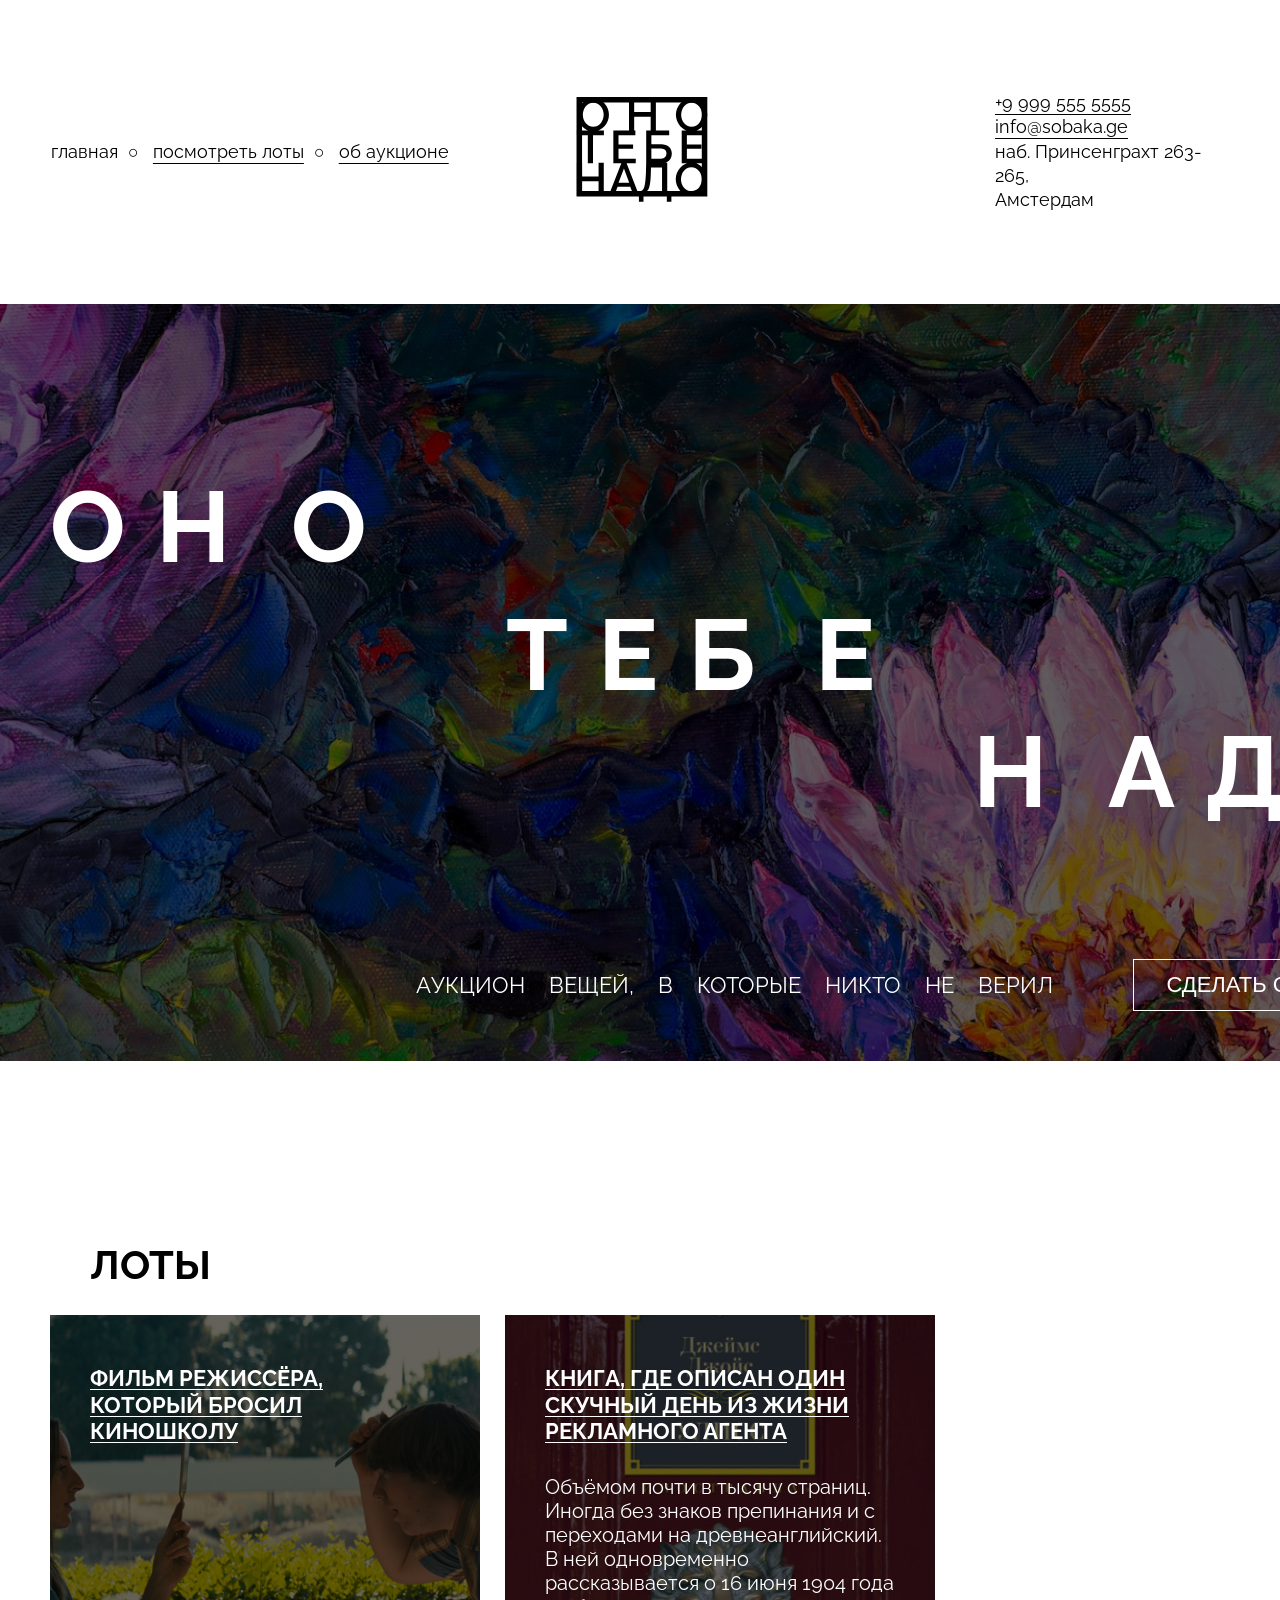
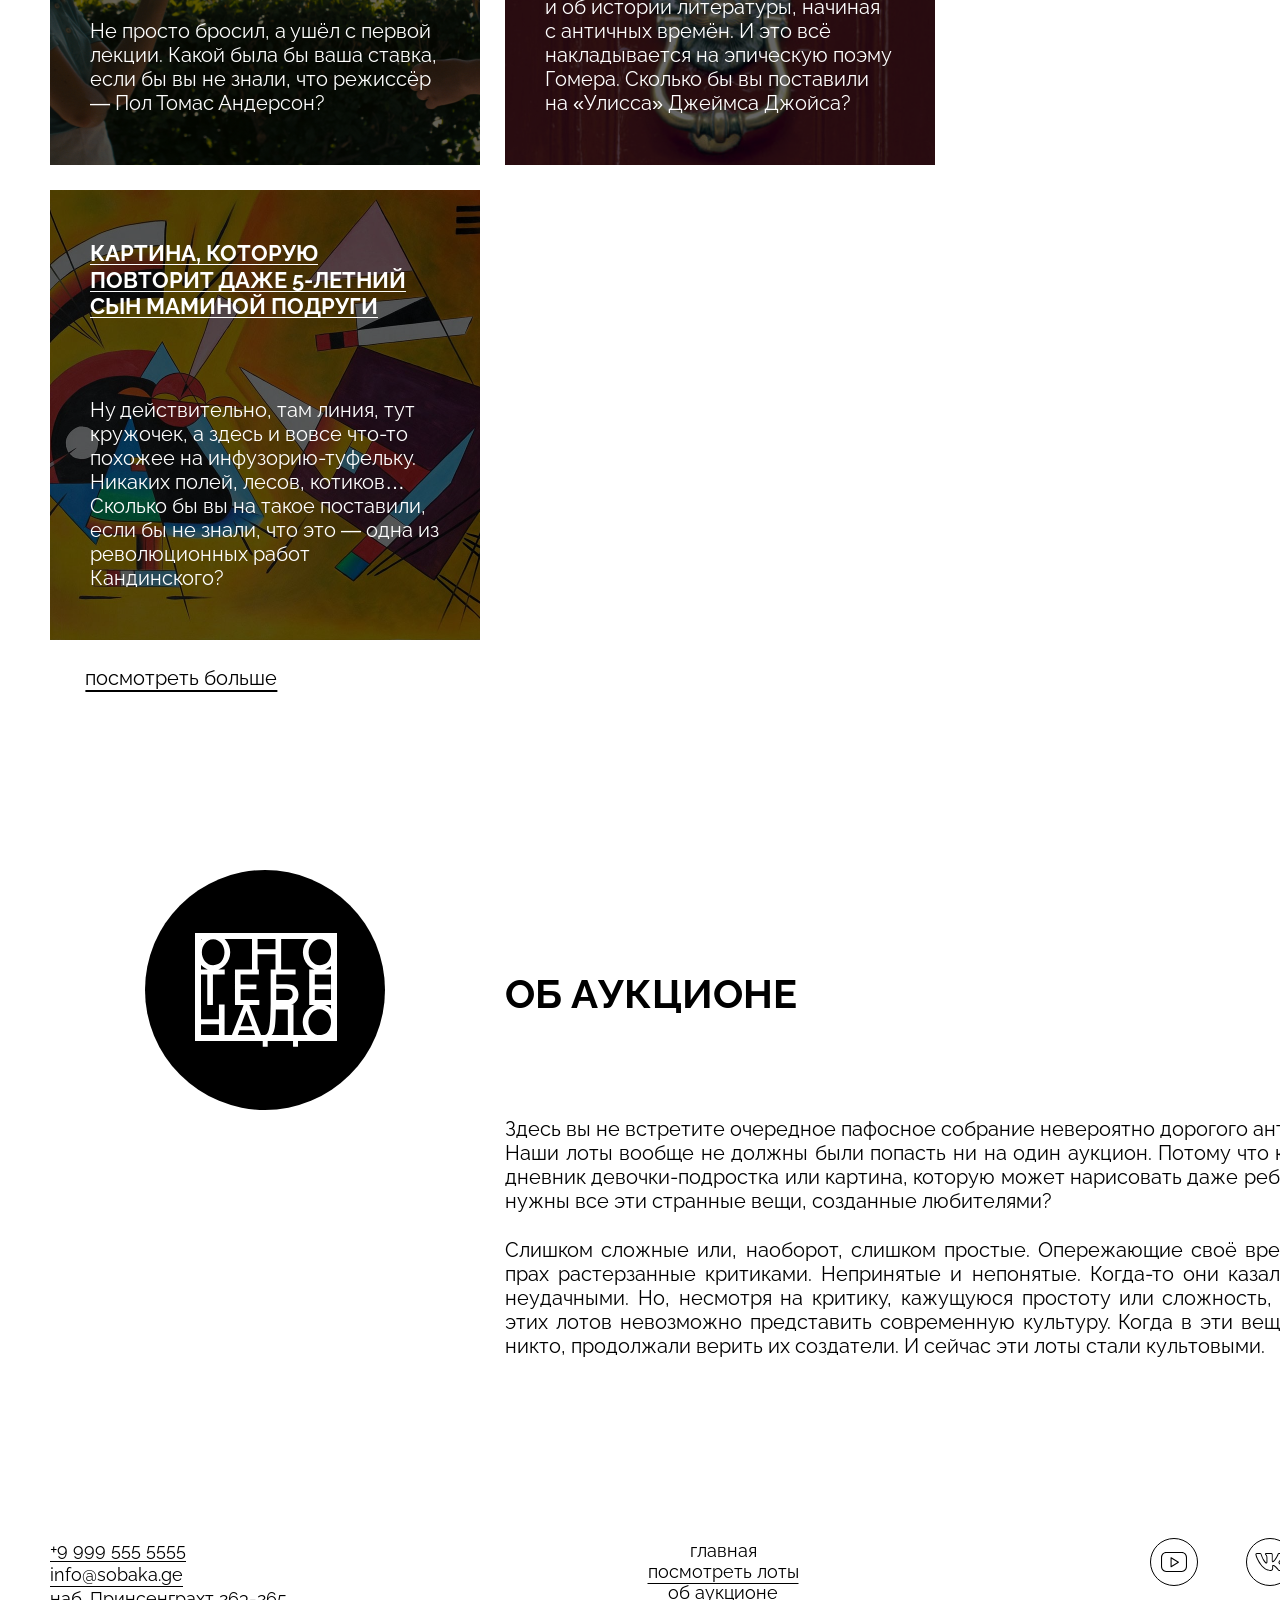
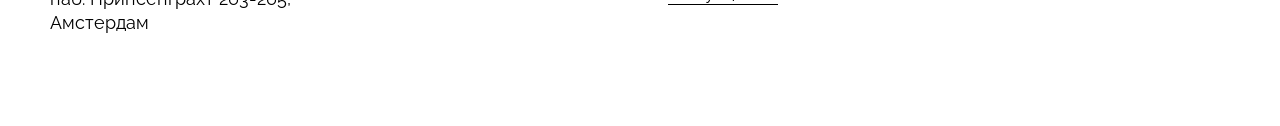
==== commit e8ed3388: "Надеюсь это все!" ====
--- a/index.html
+++ b/index.html
@@ -73,8 +73,8 @@
           <h2 class="lots__heading">Лоты</h2>
           <ul class="lots__card-list">
             <li class="lots__card-list-item">
-              <a class="card card_type_film" href="#0">
-                <article class="card-link">
+              <a class="card-link" href="#0">
+                <article class="card card_type_film">
                   <h3 class="card__title">
                     Фильм режиссёра, который бросил киношколу
                   </h3>
@@ -88,8 +88,8 @@
               </a>
             </li>
             <li class="lots__card-list-item">
-              <a class="card card_type_book" href="#0">
-                <article class="card-link">
+              <a class="card-link" href="#0">
+                <article class="card card_type_book">
                   <h3 class="card__title">
                     Книга, где описан один скучный день из жизни рекламного
                     агента
@@ -107,8 +107,8 @@
               </a>
             </li>
             <li class="lots__card-list-item">
-              <a class="card card_type_picture" href="#0">
-                <article class="card-link">
+              <a class="card-link" href="#0">
+                <article class="card card_type_picture">
                   <h3 class="card__title">
                     Картина, которую повторит даже 5-летний сын маминой подруги
                   </h3>
@@ -184,17 +184,17 @@
         <ul class="footer-social-list">
           <li class="footer-social-item">
             <a href="#0">
-              <img alt="YouTube" src="images/yt.svg" />
+              <img alt="YouTube" src="./images/yt.svg" />
             </a>
           </li>
           <li class="footer-social-item">
             <a href="#0">
-              <img alt="VK" src="images/vk.svg" />
+              <img alt="VK" src="./images/vk.svg" />
             </a>
           </li>
           <li class="footer-social-item">
             <a href="#0">
-              <img alt="Pinterest" src="images/pinterest.svg" />
+              <img alt="Pinterest" src="./images/pinterest.svg" />
             </a>
           </li>
         </ul>
--- a/styles/style.css
+++ b/styles/style.css
@@ -37,8 +37,8 @@
 
 .header__menu-list::before {
   content: "○";
-  padding-right: 10px;
-  padding-left: 10px;
+  padding-right: 9px;
+  padding-left: 9px;
 }
 
 .header__logo {
@@ -196,6 +196,8 @@
   gap: 25px;
   list-style: none;
 }
+
+
 
 .card {
   position: relative;
@@ -235,11 +237,13 @@
   line-height: 120%;
   text-align: left;
   text-decoration: underline;
-  text-underline-offset: 5px;
+  text-underline-offset: 3px;
+  text-decoration-thickness: 1px;
   text-transform: uppercase;
 }
 
 .card__text {
+  display: flex;
   z-index: 1;
   margin-top: auto;
   font-weight: 400;
@@ -252,6 +256,7 @@
 .card-link {
   display: block;
   height: 100%;
+  text-decoration: none;
 }
 
 .card_type_film {
@@ -291,7 +296,7 @@
   align-items: center;
   width: 240px;
   height: 240px;
-  margin: 0 145px;
+  margin: 0 120px 0 145px;
   border-radius: 120px;
   background-color: #000;
 }
@@ -340,7 +345,7 @@
 .footer-menu {
   display: flex;
   align-items: center; 
-  padding: 0 0 10px 55px;
+  padding: 2px 10px 10px 55px;
   font-weight: 400;
   font-size: 18px;
   text-align: center;
@@ -380,6 +385,10 @@
   max-width: 50%;
 }
 
+.footer-social-item {
+  width: 100%;
+}
+
 .footer-social-list {
   display: flex;
   gap: 48px;
